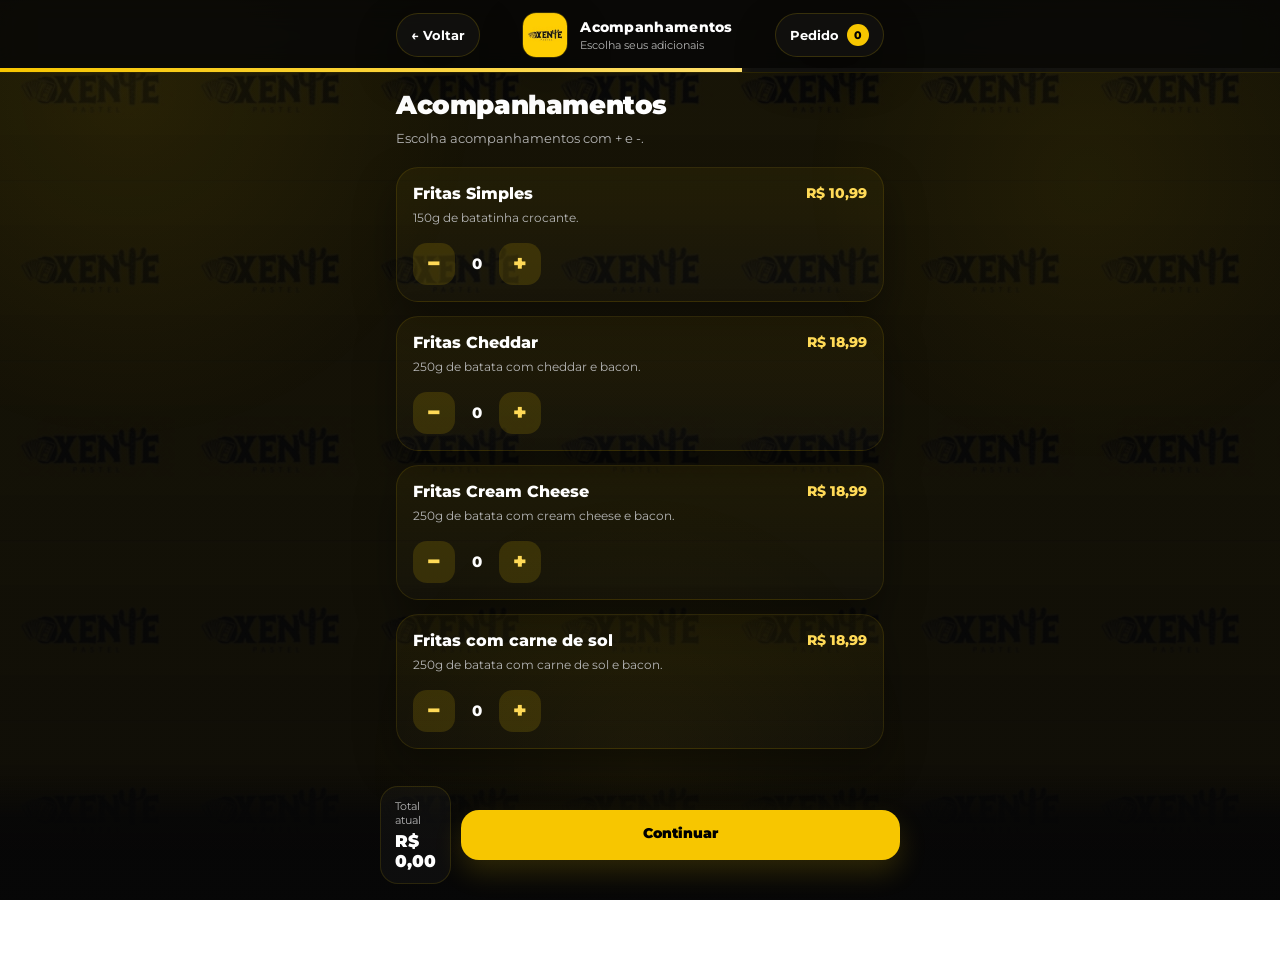
==== acompanhamentos.html @ b32f8f9c "Update and rename complementos.html to acompanhamentos.html" ====
<!DOCTYPE html>
<html lang="pt-BR">
<head>
  <meta charset="UTF-8">
  <meta name="viewport" content="width=device-width, initial-scale=1.0">
  <title>Acompanhamentos | OXENTE PASTEL</title>
  <link rel="icon" type="image/jpeg" href="logo.oxente.jpg">
  <link rel="stylesheet" href="style.css">
  <script src="app.js" defer></script>
</head>
<body data-page="acompanhamentos">
  <div class="topbar">
    <div class="topbar-inner">
      <a href="#" class="icon-btn" onclick="this.href=prevPageFor('acompanhamentos')">← Voltar</a>
      <div class="brand">
        <img src="logo.oxente.jpg" alt="Logo">
        <div class="brand-text">
          <strong>Acompanhamentos</strong>
          <span>Escolha seus adicionais</span>
        </div>
      </div>
      <div class="icon-btn">Pedido <span class="badge" data-cart-count>0</span></div>
    </div>
    <div class="progress-shell">
      <div class="progress-fill" data-progress-fill></div>
    </div>
  </div>

  <main class="app">
    <section class="content">
      <h1 class="hero-title">Acompanhamentos</h1>
      <p class="hero-subtitle">Escolha acompanhamentos com + e -.</p>

      <div class="list">
        <div class="item" data-item-id="comp-fritas-simples">
          <div class="item-top">
            <div>
              <div class="item-title">Fritas Simples</div>
              <div class="item-desc">150g de batatinha crocante.</div>
            </div>
            <div class="price">R$ 10,99</div>
          </div>
          <div class="item-bottom">
            <div class="qty">
              <button class="qty-btn" onclick="decreaseItem('comp-fritas-simples')">−</button>
              <div class="qty-value">0</div>
              <button class="qty-btn" onclick="addOrIncrease('comp-fritas-simples','Fritas Simples',10.99); renderQuantityPages();">+</button>
            </div>
          </div>
        </div>

        <div class="item" data-item-id="comp-fritas-cheddar">
          <div class="item-top">
            <div>
              <div class="item-title">Fritas Cheddar</div>
              <div class="item-desc">250g de batata com cheddar e bacon.</div>
            </div>
            <div class="price">R$ 18,99</div>
          </div>
          <div class="item-bottom">
            <div class="qty">
              <button class="qty-btn" onclick="decreaseItem('comp-fritas-cheddar')">−</button>
              <div class="qty-value">0</div>
              <button class="qty-btn" onclick="addOrIncrease('comp-fritas-cheddar','Fritas Cheddar',18.99); renderQuantityPages();">+</button>
            </div>
          </div>
        </div>

        <div class="item" data-item-id="comp-fritas-cream-cheese">
          <div class="item-top">
            <div>
              <div class="item-title">Fritas Cream Cheese</div>
              <div class="item-desc">250g de batata com cream cheese e bacon.</div>
            </div>
            <div class="price">R$ 18,99</div>
          </div>
          <div class="item-bottom">
            <div class="qty">
              <button class="qty-btn" onclick="decreaseItem('comp-fritas-cream-cheese')">−</button>
              <div class="qty-value">0</div>
              <button class="qty-btn" onclick="addOrIncrease('comp-fritas-cream-cheese','Fritas Cream Cheese',18.99); renderQuantityPages();">+</button>
            </div>
          </div>
        </div>

        <div class="item" data-item-id="comp-fritas-carne-sol">
          <div class="item-top">
            <div>
              <div class="item-title">Fritas com carne de sol</div>
              <div class="item-desc">250g de batata com carne de sol e bacon.</div>
            </div>
            <div class="price">R$ 18,99</div>
          </div>
          <div class="item-bottom">
            <div class="qty">
              <button class="qty-btn" onclick="decreaseItem('comp-fritas-carne-sol')">−</button>
              <div class="qty-value">0</div>
              <button class="qty-btn" onclick="addOrIncrease('comp-fritas-carne-sol','Fritas com carne de sol',18.99); renderQuantityPages(); renderFritasSubOption();">+</button>
            </div>
          </div>

          <div class="dynamic-suboption" id="fritasCarneSolSuboption" style="display:none;">
            <div class="dynamic-suboption-title">Escolha o adicional:</div>
            <div class="inline-choice">
              <button type="button" data-fritas-extra="Cheddar" onclick="setFritasCarneSolTipo('Cheddar')">Cheddar</button>
              <button type="button" data-fritas-extra="Cream Cheese" onclick="setFritasCarneSolTipo('Cream Cheese')">Cream Cheese</button>
            </div>
          </div>
        </div>
      </div>
    </section>

    <div class="footer-action">
      <div class="footer-inner">
        <div class="total-box">
          <small>Total atual</small>
          <strong data-total>R$ 0,00</strong>
        </div>
        <a href="bebidas.html" class="btn">Continuar</a>
      </div>
    </div>
  </main>
</body>
</html>
---- style.css ----
@import url('https://fonts.googleapis.com/css2?family=Montserrat:wght@400;500;600;700;800;900&display=swap');

:root{
  --bg:#070707;
  --bg-soft:#111111;
  --card:#171717;
  --line:rgba(255,210,0,0.14);
  --yellow:#f7c600;
  --yellow-soft:#ffda57;
  --text:#ffffff;
  --muted:#b5b5b5;
  --muted-2:#8d8d8d;
  --danger:#ff7b7b;
  --ok:#7dffb1;
  --shadow:0 18px 40px rgba(0,0,0,.34);
  --radius-xl:26px;
  --radius-lg:20px;
  --radius-md:16px;
  --maxw:520px;
}

*{
  margin:0;
  padding:0;
  box-sizing:border-box;
  -webkit-tap-highlight-color:transparent;
}

html,body{
  min-height:100%;
}

body{
  font-family:'Montserrat',sans-serif;
  color:var(--text);
  background:
    linear-gradient(rgba(7,7,7,.93), rgba(7,7,7,.97)),
    url("logo.oxente.jpg");
  background-repeat:repeat;
  background-size:180px;
  background-attachment:fixed;
  overflow-x:hidden;
}

body::before{
  content:"";
  position:fixed;
  inset:0;
  pointer-events:none;
  background:
    radial-gradient(circle at 10% 10%, rgba(255,210,0,.07), transparent 25%),
    radial-gradient(circle at 85% 20%, rgba(255,210,0,.05), transparent 22%),
    radial-gradient(circle at 50% 85%, rgba(255,210,0,.04), transparent 28%);
  z-index:0;
}

a{
  text-decoration:none;
  color:inherit;
}

button{
  font-family:'Montserrat',sans-serif;
}

.app{
  position:relative;
  z-index:1;
  max-width:var(--maxw);
  margin:0 auto;
  min-height:100vh;
  padding-bottom:110px;
}

.topbar{
  position:sticky;
  top:0;
  z-index:40;
  backdrop-filter:blur(14px);
  background:rgba(7,7,7,.82);
  border-bottom:1px solid var(--line);
}

.topbar-inner{
  max-width:var(--maxw);
  margin:0 auto;
  padding:12px 16px 14px;
  display:flex;
  align-items:center;
  justify-content:space-between;
  gap:12px;
}

.progress-shell{
  position:absolute;
  left:0;
  right:0;
  bottom:0;
  height:4px;
  background:rgba(255,255,255,.04);
  overflow:hidden;
}

.progress-fill{
  height:100%;
  width:0%;
  background:linear-gradient(90deg, #f7c600, #ffdf6b);
  transition:width .45s ease;
  box-shadow:0 0 14px rgba(247,198,0,.4);
}

.brand{
  display:flex;
  align-items:center;
  gap:12px;
  min-width:0;
}

.brand img{
  width:46px;
  height:46px;
  border-radius:14px;
  object-fit:cover;
  border:1px solid rgba(255,210,0,.18);
  box-shadow:var(--shadow);
}

.brand-text strong{
  display:block;
  font-size:14px;
  font-weight:800;
  letter-spacing:.3px;
}

.brand-text span{
  display:block;
  margin-top:2px;
  font-size:11px;
  color:var(--muted);
}

.icon-btn{
  display:inline-flex;
  align-items:center;
  justify-content:center;
  gap:8px;
  min-height:44px;
  padding:10px 14px;
  border-radius:999px;
  border:1px solid rgba(255,210,0,.16);
  background:rgba(255,255,255,.03);
  color:var(--text);
  font-size:13px;
  font-weight:700;
  box-shadow:var(--shadow);
  transition:.18s ease;
}

.icon-btn:active,
.card:active,
.btn:active,
.qty-btn:active,
.option-chip:active{
  transform:scale(.98);
}

.badge{
  min-width:22px;
  height:22px;
  padding:0 7px;
  border-radius:999px;
  background:var(--yellow);
  color:#000;
  display:inline-flex;
  align-items:center;
  justify-content:center;
  font-size:11px;
  font-weight:800;
}

.content{
  padding:18px 16px 0;
}

.hero-title{
  font-size:26px;
  line-height:1.08;
  font-weight:900;
  letter-spacing:-.4px;
  margin-bottom:10px;
}

.hero-subtitle{
  font-size:13px;
  line-height:1.5;
  color:var(--muted);
  margin-bottom:18px;
}

.monte-observacao{
  margin-top:-2px;
  margin-bottom:18px;
  font-size:11px;
  line-height:1.45;
  color:var(--muted-2);
}

.grid{
  display:grid;
  gap:16px;
}

.card{
  background:linear-gradient(180deg, rgba(255,210,0,.06), rgba(255,255,255,.015));
  border:1px solid rgba(255,210,0,.12);
  border-radius:var(--radius-xl);
  overflow:hidden;
  box-shadow:var(--shadow);
}

.card-image{
  width:100%;
  height:190px;
  display:block;
  object-fit:cover;
}

.card-body{
  padding:16px;
}

.card-title{
  font-size:22px;
  font-weight:900;
  margin-bottom:8px;
}

.card-desc{
  font-size:13px;
  line-height:1.5;
  color:var(--muted);
}

.card-action{
  margin-top:16px;
}

.btn{
  width:100%;
  min-height:50px;
  border:none;
  border-radius:18px;
  background:var(--yellow);
  color:#000;
  font-size:14px;
  font-weight:900;
  padding:14px 16px;
  box-shadow:0 12px 28px rgba(255,210,0,.16);
  cursor:pointer;
  text-align:center;
}

.btn-outline{
  background:transparent;
  color:var(--yellow-soft);
  border:1px solid rgba(255,210,0,.24);
  box-shadow:none;
}

.btn-disabled{
  opacity:.45;
  pointer-events:none;
}

.list{
  display:flex;
  flex-direction:column;
  gap:14px;
}

.item{
  background:linear-gradient(180deg, rgba(255,210,0,.05), rgba(255,255,255,.015));
  border:1px solid rgba(255,210,0,.11);
  border-radius:22px;
  padding:16px;
  box-shadow:var(--shadow);
}

.item-top{
  display:flex;
  justify-content:space-between;
  align-items:flex-start;
  gap:12px;
}

.item-title{
  font-size:16px;
  font-weight:800;
  margin-bottom:6px;
}

.item-desc{
  font-size:12px;
  line-height:1.5;
  color:var(--muted);
}

.price{
  white-space:nowrap;
  color:var(--yellow-soft);
  font-weight:800;
  font-size:14px;
}

.item-bottom{
  display:flex;
  align-items:center;
  justify-content:space-between;
  gap:12px;
  margin-top:16px;
}

.qty{
  display:flex;
  align-items:center;
  gap:8px;
}

.qty-btn{
  width:42px;
  height:42px;
  border:none;
  border-radius:14px;
  background:rgba(255,210,0,.14);
  color:var(--yellow-soft);
  font-size:22px;
  font-weight:900;
  cursor:pointer;
}

.qty-value{
  min-width:28px;
  text-align:center;
  font-size:15px;
  font-weight:800;
}

.footer-action{
  position:fixed;
  left:0;
  right:0;
  bottom:0;
  z-index:50;
  padding:10px 14px 16px;
  background:linear-gradient(180deg, rgba(7,7,7,0), rgba(7,7,7,.92) 35%, rgba(7,7,7,.98));
}

.footer-inner{
  max-width:var(--maxw);
  margin:0 auto;
  display:flex;
  gap:10px;
  align-items:center;
}

.total-box{
  flex:1;
  background:rgba(255,255,255,.03);
  border:1px solid rgba(255,210,0,.12);
  border-radius:18px;
  padding:12px 14px;
}

.total-box small{
  display:block;
  color:var(--muted);
  font-size:11px;
  margin-bottom:4px;
}

.total-box strong{
  font-size:17px;
  font-weight:900;
}

.section-box{
  background:linear-gradient(180deg, rgba(255,210,0,.05), rgba(255,255,255,.015));
  border:1px solid rgba(255,210,0,.11);
  border-radius:22px;
  padding:16px;
  box-shadow:var(--shadow);
  margin-bottom:16px;
}

.section-title{
  font-size:15px;
  font-weight:900;
  margin-bottom:6px;
}

.section-subtitle{
  color:var(--muted);
  font-size:12px;
  line-height:1.4;
  margin-bottom:14px;
}

.option-grid{
  display:grid;
  grid-template-columns:1fr 1fr;
  gap:10px;
}

.option-chip{
  min-height:58px;
  border:none;
  border-radius:16px;
  background:rgba(255,255,255,.035);
  border:1px solid rgba(255,210,0,.14);
  color:var(--text);
  padding:12px;
  text-align:left;
  cursor:pointer;
  transition:.18s ease;
  display:flex;
  flex-direction:column;
  justify-content:center;
  gap:3px;
}

.option-chip small{
  color:var(--muted);
  font-size:11px;
}

.option-chip.active{
  background:linear-gradient(180deg, rgba(255,210,0,.18), rgba(255,210,0,.08));
  border-color:rgba(255,210,0,.36);
  color:var(--yellow-soft);
}

.option-chip.disabled{
  opacity:.25;
  filter:grayscale(.25);
  pointer-events:none;
}

.select-card{
  border:1px solid rgba(255,210,0,.12);
  background:linear-gradient(180deg, rgba(255,210,0,.05), rgba(255,255,255,.015));
  border-radius:22px;
  padding:16px;
  box-shadow:var(--shadow);
  cursor:pointer;
  transition:.18s ease;
}

.select-card.active{
  border-color:rgba(255,210,0,.36);
  background:linear-gradient(180deg, rgba(255,210,0,.18), rgba(255,210,0,.08));
}

.limit-info{
  margin-top:12px;
  font-size:11px;
  color:var(--muted);
}

.alert{
  margin-top:10px;
  color:var(--danger);
  font-size:12px;
  font-weight:700;
}

.ok-text{
  color:var(--ok);
}

.summary-box{
  background:linear-gradient(180deg, rgba(255,210,0,.05), rgba(255,255,255,.015));
  border:1px solid rgba(255,210,0,.11);
  border-radius:22px;
  padding:16px;
  box-shadow:var(--shadow);
}

.summary-line{
  display:flex;
  justify-content:space-between;
  gap:10px;
  padding:9px 0;
  border-bottom:1px dashed rgba(255,210,0,.12);
  font-size:13px;
}

.summary-line:last-child{
  border-bottom:none;
}

.summary-total{
  display:flex;
  justify-content:space-between;
  margin-top:12px;
  padding-top:12px;
  border-top:1px solid rgba(255,210,0,.14);
  font-size:16px;
  font-weight:900;
}

.empty-text{
  font-size:13px;
  color:var(--muted);
  line-height:1.5;
}

.modal-overlay{
  position:fixed;
  inset:0;
  background:rgba(0,0,0,.62);
  display:none;
  align-items:center;
  justify-content:center;
  z-index:999;
  padding:18px;
}

.modal-overlay.show{
  display:flex;
}

.modal-box{
  width:100%;
  max-width:420px;
  background:linear-gradient(180deg, rgba(255,210,0,.06), rgba(23,23,23,1));
  border:1px solid rgba(255,210,0,.16);
  border-radius:24px;
  padding:18px;
  box-shadow:0 24px 60px rgba(0,0,0,.5);
}

.modal-title{
  font-size:18px;
  font-weight:900;
  margin-bottom:8px;
}

.modal-text{
  font-size:13px;
  line-height:1.5;
  color:var(--muted);
  margin-bottom:16px;
}

.modal-actions{
  display:flex;
  gap:10px;
}

.dynamic-suboption{
  margin-top:12px;
  padding-top:12px;
  border-top:1px dashed rgba(255,210,0,.16);
}

.dynamic-suboption-title{
  font-size:12px;
  color:var(--muted);
  margin-bottom:10px;
  font-weight:700;
}

.inline-choice{
  display:flex;
  gap:10px;
  flex-wrap:wrap;
}

.inline-choice button{
  min-height:42px;
  padding:10px 14px;
  border-radius:14px;
  border:1px solid rgba(255,210,0,.16);
  background:rgba(255,255,255,.03);
  color:var(--text);
  font-weight:800;
  cursor:pointer;
}

.inline-choice button.active{
  background:linear-gradient(180deg, rgba(255,210,0,.18), rgba(255,210,0,.08));
  border-color:rgba(255,210,0,.36);
  color:var(--yellow-soft);
}

@media (max-width:390px){
  .hero-title{
    font-size:23px;
  }

  .card-title{
    font-size:20px;
  }

  .option-grid{
    grid-template-columns:1fr;
  }

  .modal-actions{
    flex-direction:column;
  }
}
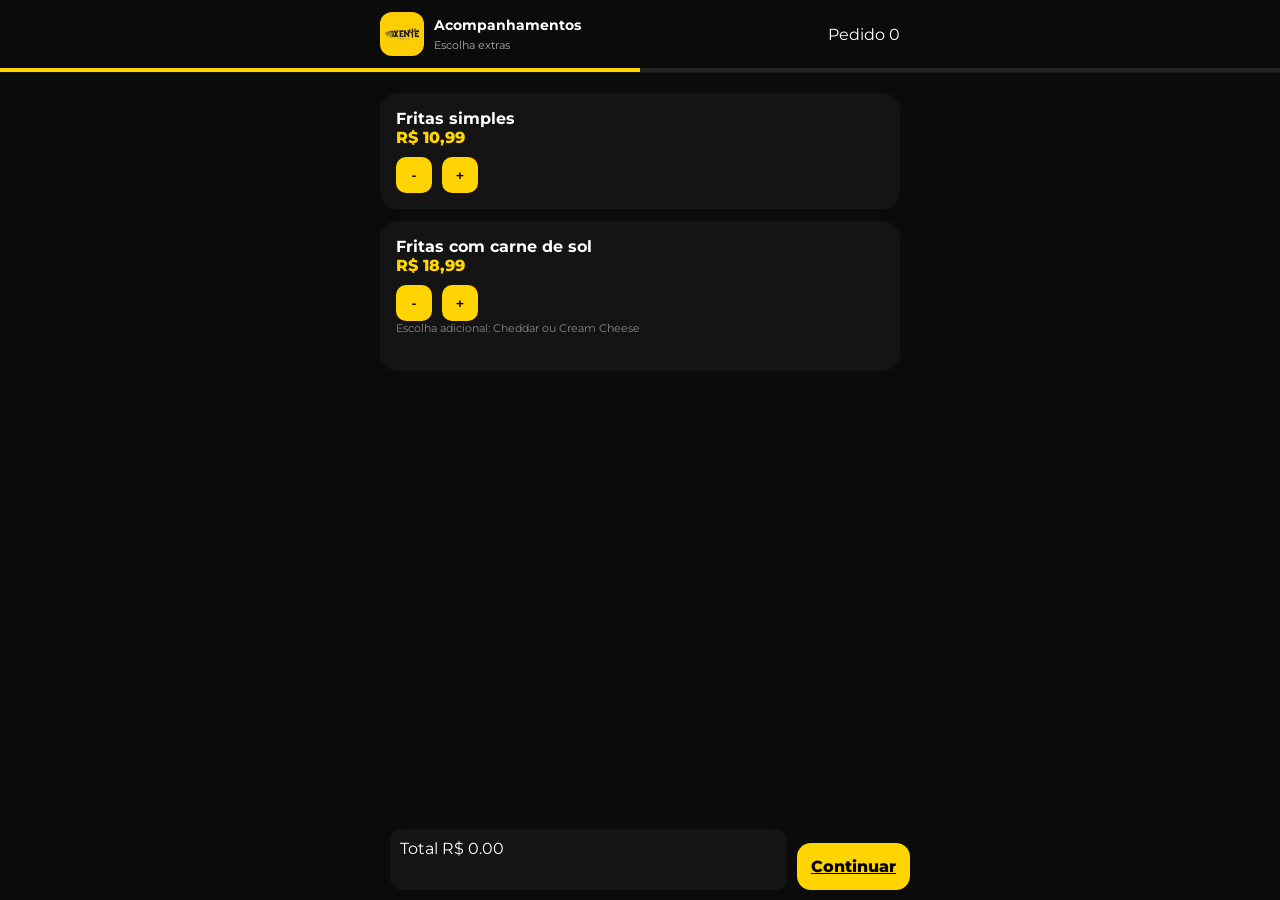
==== commit e03388f4: "Update acompanhamentos.html" ====
--- a/acompanhamentos.html
+++ b/acompanhamentos.html
@@ -1,124 +1,80 @@
 <!DOCTYPE html>
-<html lang="pt-BR">
+<html lang="pt-br">
 <head>
-  <meta charset="UTF-8">
-  <meta name="viewport" content="width=device-width, initial-scale=1.0">
-  <title>Acompanhamentos | OXENTE PASTEL</title>
-  <link rel="icon" type="image/jpeg" href="logo.oxente.jpg">
-  <link rel="stylesheet" href="style.css">
-  <script src="app.js" defer></script>
+<meta charset="UTF-8">
+<meta name="viewport" content="width=device-width,initial-scale=1.0">
+
+<title>Acompanhamentos</title>
+
+<link rel="icon" href="logo.oxente.jpg">
+<link rel="stylesheet" href="style.css">
+<script src="app.js" defer></script>
+
 </head>
-<body data-page="acompanhamentos">
-  <div class="topbar">
-    <div class="topbar-inner">
-      <a href="#" class="icon-btn" onclick="this.href=prevPageFor('acompanhamentos')">← Voltar</a>
-      <div class="brand">
-        <img src="logo.oxente.jpg" alt="Logo">
-        <div class="brand-text">
-          <strong>Acompanhamentos</strong>
-          <span>Escolha seus adicionais</span>
-        </div>
-      </div>
-      <div class="icon-btn">Pedido <span class="badge" data-cart-count>0</span></div>
-    </div>
-    <div class="progress-shell">
-      <div class="progress-fill" data-progress-fill></div>
-    </div>
-  </div>
 
-  <main class="app">
-    <section class="content">
-      <h1 class="hero-title">Acompanhamentos</h1>
-      <p class="hero-subtitle">Escolha acompanhamentos com + e -.</p>
+<body onload="progress(50)">
 
-      <div class="list">
-        <div class="item" data-item-id="comp-fritas-simples">
-          <div class="item-top">
-            <div>
-              <div class="item-title">Fritas Simples</div>
-              <div class="item-desc">150g de batatinha crocante.</div>
-            </div>
-            <div class="price">R$ 10,99</div>
-          </div>
-          <div class="item-bottom">
-            <div class="qty">
-              <button class="qty-btn" onclick="decreaseItem('comp-fritas-simples')">−</button>
-              <div class="qty-value">0</div>
-              <button class="qty-btn" onclick="addOrIncrease('comp-fritas-simples','Fritas Simples',10.99); renderQuantityPages();">+</button>
-            </div>
-          </div>
-        </div>
+<div class="topbar">
+<div class="topbar-inner">
 
-        <div class="item" data-item-id="comp-fritas-cheddar">
-          <div class="item-top">
-            <div>
-              <div class="item-title">Fritas Cheddar</div>
-              <div class="item-desc">250g de batata com cheddar e bacon.</div>
-            </div>
-            <div class="price">R$ 18,99</div>
-          </div>
-          <div class="item-bottom">
-            <div class="qty">
-              <button class="qty-btn" onclick="decreaseItem('comp-fritas-cheddar')">−</button>
-              <div class="qty-value">0</div>
-              <button class="qty-btn" onclick="addOrIncrease('comp-fritas-cheddar','Fritas Cheddar',18.99); renderQuantityPages();">+</button>
-            </div>
-          </div>
-        </div>
+<div class="brand">
+<img src="logo.oxente.jpg">
+<div class="brand-text">
+<strong>Acompanhamentos</strong>
+<span>Escolha extras</span>
+</div>
+</div>
 
-        <div class="item" data-item-id="comp-fritas-cream-cheese">
-          <div class="item-top">
-            <div>
-              <div class="item-title">Fritas Cream Cheese</div>
-              <div class="item-desc">250g de batata com cream cheese e bacon.</div>
-            </div>
-            <div class="price">R$ 18,99</div>
-          </div>
-          <div class="item-bottom">
-            <div class="qty">
-              <button class="qty-btn" onclick="decreaseItem('comp-fritas-cream-cheese')">−</button>
-              <div class="qty-value">0</div>
-              <button class="qty-btn" onclick="addOrIncrease('comp-fritas-cream-cheese','Fritas Cream Cheese',18.99); renderQuantityPages();">+</button>
-            </div>
-          </div>
-        </div>
+<div>Pedido <span class="cart-count">0</span></div>
 
-        <div class="item" data-item-id="comp-fritas-carne-sol">
-          <div class="item-top">
-            <div>
-              <div class="item-title">Fritas com carne de sol</div>
-              <div class="item-desc">250g de batata com carne de sol e bacon.</div>
-            </div>
-            <div class="price">R$ 18,99</div>
-          </div>
-          <div class="item-bottom">
-            <div class="qty">
-              <button class="qty-btn" onclick="decreaseItem('comp-fritas-carne-sol')">−</button>
-              <div class="qty-value">0</div>
-              <button class="qty-btn" onclick="addOrIncrease('comp-fritas-carne-sol','Fritas com carne de sol',18.99); renderQuantityPages(); renderFritasSubOption();">+</button>
-            </div>
-          </div>
+</div>
 
-          <div class="dynamic-suboption" id="fritasCarneSolSuboption" style="display:none;">
-            <div class="dynamic-suboption-title">Escolha o adicional:</div>
-            <div class="inline-choice">
-              <button type="button" data-fritas-extra="Cheddar" onclick="setFritasCarneSolTipo('Cheddar')">Cheddar</button>
-              <button type="button" data-fritas-extra="Cream Cheese" onclick="setFritasCarneSolTipo('Cream Cheese')">Cream Cheese</button>
-            </div>
-          </div>
-        </div>
-      </div>
-    </section>
+<div class="progress-bar">
+<div class="progress-fill"></div>
+</div>
 
-    <div class="footer-action">
-      <div class="footer-inner">
-        <div class="total-box">
-          <small>Total atual</small>
-          <strong data-total>R$ 0,00</strong>
-        </div>
-        <a href="bebidas.html" class="btn">Continuar</a>
-      </div>
-    </div>
-  </main>
+</div>
+
+<div class="container">
+
+<div class="list-item">
+<div class="list-title">Fritas simples</div>
+<div class="price">R$ 10,99</div>
+
+<div class="qty">
+<button onclick="removeItem('Fritas simples')">-</button>
+<button onclick="addItem('Fritas simples',10.99)">+</button>
+</div>
+</div>
+
+<div class="list-item">
+
+<div class="list-title">Fritas com carne de sol</div>
+<div class="price">R$ 18,99</div>
+
+<div class="qty">
+<button onclick="removeItem('Fritas carne de sol')">-</button>
+<button onclick="addItem('Fritas carne de sol',18.99)">+</button>
+</div>
+
+<div class="notice">
+Escolha adicional: Cheddar ou Cream Cheese
+</div>
+
+</div>
+
+</div>
+
+<div class="footer">
+<div class="footer-inner">
+<div class="total">
+Total <span class="cart-total">R$ 0</span>
+</div>
+
+<a href="bebidas.html" class="btn">Continuar</a>
+
+</div>
+</div>
+
 </body>
 </html>
--- a/style.css
+++ b/style.css
@@ -1,612 +1,196 @@
-@import url('https://fonts.googleapis.com/css2?family=Montserrat:wght@400;500;600;700;800;900&display=swap');
-
-:root{
-  --bg:#070707;
-  --bg-soft:#111111;
-  --card:#171717;
-  --line:rgba(255,210,0,0.14);
-  --yellow:#f7c600;
-  --yellow-soft:#ffda57;
-  --text:#ffffff;
-  --muted:#b5b5b5;
-  --muted-2:#8d8d8d;
-  --danger:#ff7b7b;
-  --ok:#7dffb1;
-  --shadow:0 18px 40px rgba(0,0,0,.34);
-  --radius-xl:26px;
-  --radius-lg:20px;
-  --radius-md:16px;
-  --maxw:520px;
-}
-
-*{
-  margin:0;
-  padding:0;
-  box-sizing:border-box;
-  -webkit-tap-highlight-color:transparent;
-}
-
-html,body{
-  min-height:100%;
-}
+@import url('https://fonts.googleapis.com/css2?family=Montserrat:wght@400;600;700;800;900&display=swap');
 
 body{
-  font-family:'Montserrat',sans-serif;
-  color:var(--text);
-  background:
-    linear-gradient(rgba(7,7,7,.93), rgba(7,7,7,.97)),
-    url("logo.oxente.jpg");
-  background-repeat:repeat;
-  background-size:180px;
-  background-attachment:fixed;
-  overflow-x:hidden;
-}
-
-body::before{
-  content:"";
-  position:fixed;
-  inset:0;
-  pointer-events:none;
-  background:
-    radial-gradient(circle at 10% 10%, rgba(255,210,0,.07), transparent 25%),
-    radial-gradient(circle at 85% 20%, rgba(255,210,0,.05), transparent 22%),
-    radial-gradient(circle at 50% 85%, rgba(255,210,0,.04), transparent 28%);
-  z-index:0;
-}
-
-a{
-  text-decoration:none;
-  color:inherit;
-}
-
-button{
-  font-family:'Montserrat',sans-serif;
-}
-
-.app{
-  position:relative;
-  z-index:1;
-  max-width:var(--maxw);
-  margin:0 auto;
-  min-height:100vh;
-  padding-bottom:110px;
+margin:0;
+font-family:Montserrat;
+background:#0b0b0b;
+color:white;
 }
 
 .topbar{
-  position:sticky;
-  top:0;
-  z-index:40;
-  backdrop-filter:blur(14px);
-  background:rgba(7,7,7,.82);
-  border-bottom:1px solid var(--line);
+position:sticky;
+top:0;
+background:#0b0b0b;
+border-bottom:1px solid rgba(255,255,255,0.05);
+z-index:100;
 }
 
 .topbar-inner{
-  max-width:var(--maxw);
-  margin:0 auto;
-  padding:12px 16px 14px;
-  display:flex;
-  align-items:center;
-  justify-content:space-between;
-  gap:12px;
+display:flex;
+align-items:center;
+justify-content:space-between;
+padding:12px 16px;
+max-width:520px;
+margin:auto;
 }
 
-.progress-shell{
-  position:absolute;
-  left:0;
-  right:0;
-  bottom:0;
-  height:4px;
-  background:rgba(255,255,255,.04);
-  overflow:hidden;
+.brand{
+display:flex;
+align-items:center;
+gap:10px;
+}
+
+.brand img{
+width:44px;
+height:44px;
+border-radius:12px;
+}
+
+.brand-text strong{
+font-size:14px;
+display:block;
+}
+
+.brand-text span{
+font-size:11px;
+color:#aaa;
+}
+
+.progress-bar{
+height:4px;
+background:#222;
 }
 
 .progress-fill{
-  height:100%;
-  width:0%;
-  background:linear-gradient(90deg, #f7c600, #ffdf6b);
-  transition:width .45s ease;
-  box-shadow:0 0 14px rgba(247,198,0,.4);
+height:4px;
+background:#ffd400;
+width:0%;
+transition:width .4s;
 }
 
-.brand{
-  display:flex;
-  align-items:center;
-  gap:12px;
-  min-width:0;
+.container{
+max-width:520px;
+margin:auto;
+padding:20px 16px;
 }
 
-.brand img{
-  width:46px;
-  height:46px;
-  border-radius:14px;
-  object-fit:cover;
-  border:1px solid rgba(255,210,0,.18);
-  box-shadow:var(--shadow);
+.title{
+font-size:24px;
+font-weight:800;
+margin-bottom:6px;
 }
 
-.brand-text strong{
-  display:block;
-  font-size:14px;
-  font-weight:800;
-  letter-spacing:.3px;
+.subtitle{
+color:#aaa;
+font-size:13px;
+margin-bottom:20px;
 }
 
-.brand-text span{
-  display:block;
-  margin-top:2px;
-  font-size:11px;
-  color:var(--muted);
-}
-
-.icon-btn{
-  display:inline-flex;
-  align-items:center;
-  justify-content:center;
-  gap:8px;
-  min-height:44px;
-  padding:10px 14px;
-  border-radius:999px;
-  border:1px solid rgba(255,210,0,.16);
-  background:rgba(255,255,255,.03);
-  color:var(--text);
-  font-size:13px;
-  font-weight:700;
-  box-shadow:var(--shadow);
-  transition:.18s ease;
-}
-
-.icon-btn:active,
-.card:active,
-.btn:active,
-.qty-btn:active,
-.option-chip:active{
-  transform:scale(.98);
-}
-
-.badge{
-  min-width:22px;
-  height:22px;
-  padding:0 7px;
-  border-radius:999px;
-  background:var(--yellow);
-  color:#000;
-  display:inline-flex;
-  align-items:center;
-  justify-content:center;
-  font-size:11px;
-  font-weight:800;
-}
-
-.content{
-  padding:18px 16px 0;
-}
-
-.hero-title{
-  font-size:26px;
-  line-height:1.08;
-  font-weight:900;
-  letter-spacing:-.4px;
-  margin-bottom:10px;
-}
-
-.hero-subtitle{
-  font-size:13px;
-  line-height:1.5;
-  color:var(--muted);
-  margin-bottom:18px;
-}
-
-.monte-observacao{
-  margin-top:-2px;
-  margin-bottom:18px;
-  font-size:11px;
-  line-height:1.45;
-  color:var(--muted-2);
-}
-
-.grid{
-  display:grid;
-  gap:16px;
+.notice{
+font-size:11px;
+color:#888;
+margin-bottom:20px;
 }
 
 .card{
-  background:linear-gradient(180deg, rgba(255,210,0,.06), rgba(255,255,255,.015));
-  border:1px solid rgba(255,210,0,.12);
-  border-radius:var(--radius-xl);
-  overflow:hidden;
-  box-shadow:var(--shadow);
+background:#141414;
+border-radius:18px;
+overflow:hidden;
+margin-bottom:16px;
+border:1px solid rgba(255,255,255,0.04);
 }
 
-.card-image{
-  width:100%;
-  height:190px;
-  display:block;
-  object-fit:cover;
+.card img{
+width:100%;
+height:170px;
+object-fit:cover;
 }
 
 .card-body{
-  padding:16px;
+padding:16px;
 }
 
 .card-title{
-  font-size:22px;
-  font-weight:900;
-  margin-bottom:8px;
+font-size:20px;
+font-weight:800;
 }
 
 .card-desc{
-  font-size:13px;
-  line-height:1.5;
-  color:var(--muted);
-}
-
-.card-action{
-  margin-top:16px;
+font-size:13px;
+color:#aaa;
+margin-top:6px;
 }
 
 .btn{
-  width:100%;
-  min-height:50px;
-  border:none;
-  border-radius:18px;
-  background:var(--yellow);
-  color:#000;
-  font-size:14px;
-  font-weight:900;
-  padding:14px 16px;
-  box-shadow:0 12px 28px rgba(255,210,0,.16);
-  cursor:pointer;
-  text-align:center;
+display:block;
+background:#ffd400;
+color:black;
+text-align:center;
+font-weight:800;
+padding:14px;
+border-radius:14px;
+margin-top:14px;
 }
 
-.btn-outline{
-  background:transparent;
-  color:var(--yellow-soft);
-  border:1px solid rgba(255,210,0,.24);
-  box-shadow:none;
+.list-item{
+background:#141414;
+padding:16px;
+border-radius:18px;
+margin-bottom:12px;
 }
 
-.btn-disabled{
-  opacity:.45;
-  pointer-events:none;
-}
-
-.list{
-  display:flex;
-  flex-direction:column;
-  gap:14px;
-}
-
-.item{
-  background:linear-gradient(180deg, rgba(255,210,0,.05), rgba(255,255,255,.015));
-  border:1px solid rgba(255,210,0,.11);
-  border-radius:22px;
-  padding:16px;
-  box-shadow:var(--shadow);
-}
-
-.item-top{
-  display:flex;
-  justify-content:space-between;
-  align-items:flex-start;
-  gap:12px;
-}
-
-.item-title{
-  font-size:16px;
-  font-weight:800;
-  margin-bottom:6px;
-}
-
-.item-desc{
-  font-size:12px;
-  line-height:1.5;
-  color:var(--muted);
+.list-title{
+font-weight:700;
 }
 
 .price{
-  white-space:nowrap;
-  color:var(--yellow-soft);
-  font-weight:800;
-  font-size:14px;
-}
-
-.item-bottom{
-  display:flex;
-  align-items:center;
-  justify-content:space-between;
-  gap:12px;
-  margin-top:16px;
+color:#ffd400;
+font-weight:800;
 }
 
 .qty{
-  display:flex;
-  align-items:center;
-  gap:8px;
+display:flex;
+gap:10px;
+align-items:center;
+margin-top:10px;
 }
 
-.qty-btn{
-  width:42px;
-  height:42px;
-  border:none;
-  border-radius:14px;
-  background:rgba(255,210,0,.14);
-  color:var(--yellow-soft);
-  font-size:22px;
-  font-weight:900;
-  cursor:pointer;
+.qty button{
+width:36px;
+height:36px;
+border-radius:10px;
+border:none;
+background:#ffd400;
+font-weight:900;
 }
 
-.qty-value{
-  min-width:28px;
-  text-align:center;
-  font-size:15px;
-  font-weight:800;
-}
-
-.footer-action{
-  position:fixed;
-  left:0;
-  right:0;
-  bottom:0;
-  z-index:50;
-  padding:10px 14px 16px;
-  background:linear-gradient(180deg, rgba(7,7,7,0), rgba(7,7,7,.92) 35%, rgba(7,7,7,.98));
+.footer{
+position:fixed;
+bottom:0;
+width:100%;
+background:#0b0b0b;
+padding:10px;
 }
 
 .footer-inner{
-  max-width:var(--maxw);
-  margin:0 auto;
-  display:flex;
-  gap:10px;
-  align-items:center;
+max-width:520px;
+margin:auto;
+display:flex;
+gap:10px;
 }
 
-.total-box{
-  flex:1;
-  background:rgba(255,255,255,.03);
-  border:1px solid rgba(255,210,0,.12);
-  border-radius:18px;
-  padding:12px 14px;
+.total{
+flex:1;
+background:#141414;
+border-radius:12px;
+padding:10px;
 }
 
-.total-box small{
-  display:block;
-  color:var(--muted);
-  font-size:11px;
-  margin-bottom:4px;
-}
-
-.total-box strong{
-  font-size:17px;
-  font-weight:900;
-}
-
-.section-box{
-  background:linear-gradient(180deg, rgba(255,210,0,.05), rgba(255,255,255,.015));
-  border:1px solid rgba(255,210,0,.11);
-  border-radius:22px;
-  padding:16px;
-  box-shadow:var(--shadow);
-  margin-bottom:16px;
-}
-
-.section-title{
-  font-size:15px;
-  font-weight:900;
-  margin-bottom:6px;
-}
-
-.section-subtitle{
-  color:var(--muted);
-  font-size:12px;
-  line-height:1.4;
-  margin-bottom:14px;
-}
-
-.option-grid{
-  display:grid;
-  grid-template-columns:1fr 1fr;
-  gap:10px;
-}
-
-.option-chip{
-  min-height:58px;
-  border:none;
-  border-radius:16px;
-  background:rgba(255,255,255,.035);
-  border:1px solid rgba(255,210,0,.14);
-  color:var(--text);
-  padding:12px;
-  text-align:left;
-  cursor:pointer;
-  transition:.18s ease;
-  display:flex;
-  flex-direction:column;
-  justify-content:center;
-  gap:3px;
-}
-
-.option-chip small{
-  color:var(--muted);
-  font-size:11px;
-}
-
-.option-chip.active{
-  background:linear-gradient(180deg, rgba(255,210,0,.18), rgba(255,210,0,.08));
-  border-color:rgba(255,210,0,.36);
-  color:var(--yellow-soft);
-}
-
-.option-chip.disabled{
-  opacity:.25;
-  filter:grayscale(.25);
-  pointer-events:none;
-}
-
-.select-card{
-  border:1px solid rgba(255,210,0,.12);
-  background:linear-gradient(180deg, rgba(255,210,0,.05), rgba(255,255,255,.015));
-  border-radius:22px;
-  padding:16px;
-  box-shadow:var(--shadow);
-  cursor:pointer;
-  transition:.18s ease;
-}
-
-.select-card.active{
-  border-color:rgba(255,210,0,.36);
-  background:linear-gradient(180deg, rgba(255,210,0,.18), rgba(255,210,0,.08));
-}
-
-.limit-info{
-  margin-top:12px;
-  font-size:11px;
-  color:var(--muted);
-}
-
-.alert{
-  margin-top:10px;
-  color:var(--danger);
-  font-size:12px;
-  font-weight:700;
-}
-
-.ok-text{
-  color:var(--ok);
-}
-
-.summary-box{
-  background:linear-gradient(180deg, rgba(255,210,0,.05), rgba(255,255,255,.015));
-  border:1px solid rgba(255,210,0,.11);
-  border-radius:22px;
-  padding:16px;
-  box-shadow:var(--shadow);
-}
-
-.summary-line{
-  display:flex;
-  justify-content:space-between;
-  gap:10px;
-  padding:9px 0;
-  border-bottom:1px dashed rgba(255,210,0,.12);
-  font-size:13px;
-}
-
-.summary-line:last-child{
-  border-bottom:none;
-}
-
-.summary-total{
-  display:flex;
-  justify-content:space-between;
-  margin-top:12px;
-  padding-top:12px;
-  border-top:1px solid rgba(255,210,0,.14);
-  font-size:16px;
-  font-weight:900;
-}
-
-.empty-text{
-  font-size:13px;
-  color:var(--muted);
-  line-height:1.5;
-}
-
-.modal-overlay{
-  position:fixed;
-  inset:0;
-  background:rgba(0,0,0,.62);
-  display:none;
-  align-items:center;
-  justify-content:center;
-  z-index:999;
-  padding:18px;
-}
-
-.modal-overlay.show{
-  display:flex;
+.modal{
+position:fixed;
+top:0;
+left:0;
+width:100%;
+height:100%;
+background:rgba(0,0,0,.6);
+display:none;
+align-items:center;
+justify-content:center;
 }
 
 .modal-box{
-  width:100%;
-  max-width:420px;
-  background:linear-gradient(180deg, rgba(255,210,0,.06), rgba(23,23,23,1));
-  border:1px solid rgba(255,210,0,.16);
-  border-radius:24px;
-  padding:18px;
-  box-shadow:0 24px 60px rgba(0,0,0,.5);
+background:#141414;
+padding:20px;
+border-radius:16px;
+max-width:340px;
 }
-
-.modal-title{
-  font-size:18px;
-  font-weight:900;
-  margin-bottom:8px;
-}
-
-.modal-text{
-  font-size:13px;
-  line-height:1.5;
-  color:var(--muted);
-  margin-bottom:16px;
-}
-
-.modal-actions{
-  display:flex;
-  gap:10px;
-}
-
-.dynamic-suboption{
-  margin-top:12px;
-  padding-top:12px;
-  border-top:1px dashed rgba(255,210,0,.16);
-}
-
-.dynamic-suboption-title{
-  font-size:12px;
-  color:var(--muted);
-  margin-bottom:10px;
-  font-weight:700;
-}
-
-.inline-choice{
-  display:flex;
-  gap:10px;
-  flex-wrap:wrap;
-}
-
-.inline-choice button{
-  min-height:42px;
-  padding:10px 14px;
-  border-radius:14px;
-  border:1px solid rgba(255,210,0,.16);
-  background:rgba(255,255,255,.03);
-  color:var(--text);
-  font-weight:800;
-  cursor:pointer;
-}
-
-.inline-choice button.active{
-  background:linear-gradient(180deg, rgba(255,210,0,.18), rgba(255,210,0,.08));
-  border-color:rgba(255,210,0,.36);
-  color:var(--yellow-soft);
-}
-
-@media (max-width:390px){
-  .hero-title{
-    font-size:23px;
-  }
-
-  .card-title{
-    font-size:20px;
-  }
-
-  .option-grid{
-    grid-template-columns:1fr;
-  }
-
-  .modal-actions{
-    flex-direction:column;
-  }
-}
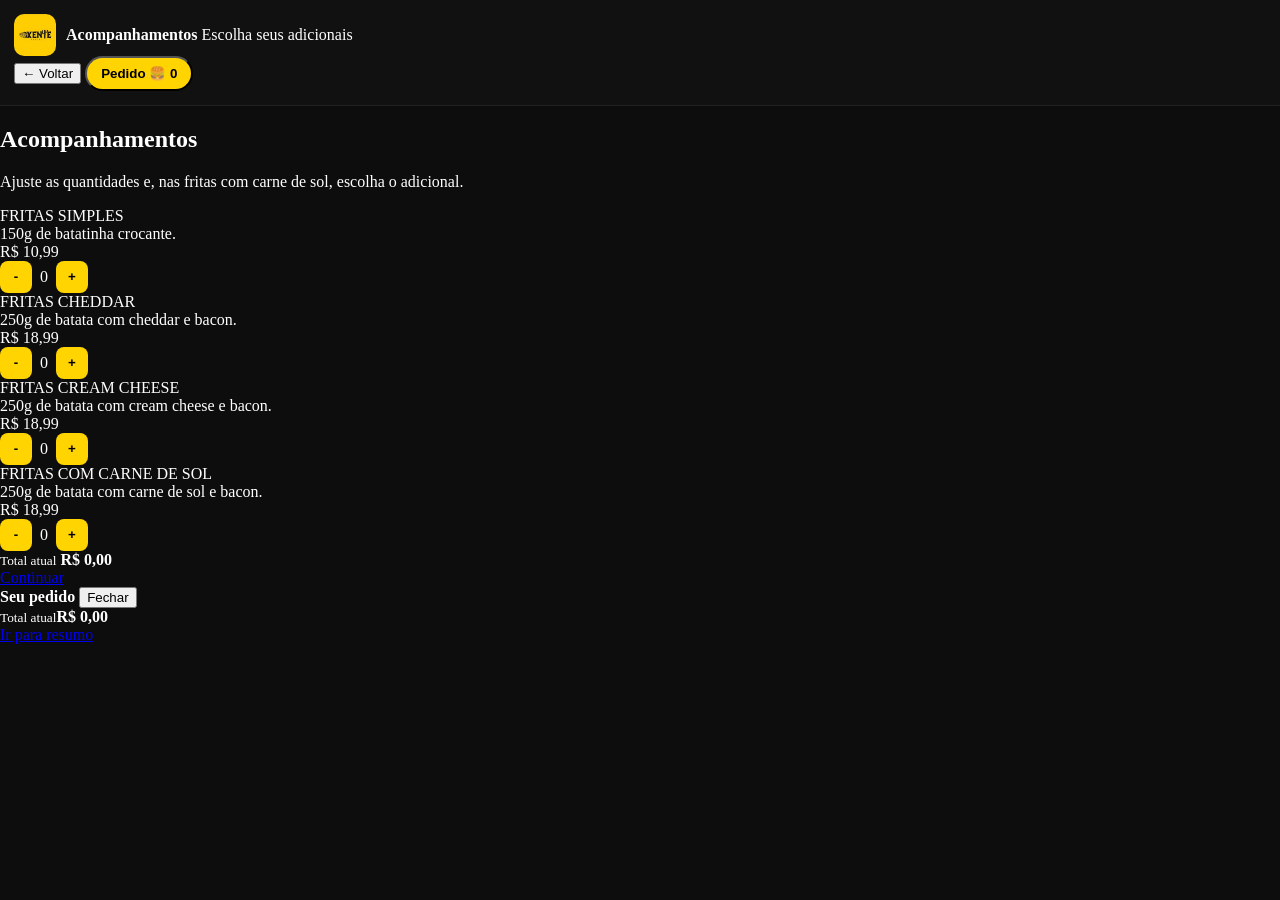
==== commit 30070ab7: "Atualizar o acompanhamentos.html" ====
--- a/acompanhamentos.html
+++ b/acompanhamentos.html
@@ -1,80 +1,137 @@
 <!DOCTYPE html>
 <html lang="pt-br">
 <head>
-<meta charset="UTF-8">
-<meta name="viewport" content="width=device-width,initial-scale=1.0">
+  <meta charset="UTF-8">
+  <meta name="viewport" content="width=device-width,initial-scale=1">
+  <title>Acompanhamentos</title>
+  <link rel="icon" href="logo.oxente.jpg">
+  <link rel="stylesheet" href="style.css">
+  <script src="app.js" defer></script>
+</head>
+<body data-page="acompanhamentos">
+  <header class="topbar">
+    <div class="topbar-inner">
+      <div class="brand">
+        <img src="logo.oxente.jpg" alt="Logo Oxente">
+        <div class="brand-text">
+          <strong>Acompanhamentos</strong>
+          <span>Escolha seus adicionais</span>
+        </div>
+      </div>
+      <div class="top-actions">
+        <button class="icon-btn" onclick="goPrev('acompanhamentos')">← Voltar</button>
+        <button class="cart-btn" onclick="toggleCart(true)">Pedido 🍔 <span class="cart-count">0</span></button>
+      </div>
+    </div>
+    <div class="progress-shell"><div class="progress-fill" data-progress-fill></div></div>
+  </header>
 
-<title>Acompanhamentos</title>
+  <main class="page">
+    <section class="content">
+      <h1 class="hero-title">Acompanhamentos</h1>
+      <p class="hero-subtitle">Ajuste as quantidades e, nas fritas com carne de sol, escolha o adicional.</p>
 
-<link rel="icon" href="logo.oxente.jpg">
-<link rel="stylesheet" href="style.css">
-<script src="app.js" defer></script>
+      <div class="list">
+        <div class="item-card" data-key="comp-fritas-simples">
+          <div class="item-row">
+            <div class="item-info">
+              <div class="item-title">FRITAS SIMPLES</div>
+              <div class="item-desc">150g de batatinha crocante.</div>
+            </div>
+            <div class="item-price">R$ 10,99</div>
+          </div>
+          <div class="item-bottom">
+            <div class="qty" data-key="comp-fritas-simples">
+              <button class="qty-btn" onclick="decQty('comp-fritas-simples')">-</button>
+              <span class="qty-value" data-qty-value>0</span>
+              <button class="qty-btn" onclick="addQty('comp-fritas-simples','Fritas Simples',10.99)">+</button>
+            </div>
+          </div>
+        </div>
 
-</head>
+        <div class="item-card" data-key="comp-fritas-cheddar">
+          <div class="item-row">
+            <div class="item-info">
+              <div class="item-title">FRITAS CHEDDAR</div>
+              <div class="item-desc">250g de batata com cheddar e bacon.</div>
+            </div>
+            <div class="item-price">R$ 18,99</div>
+          </div>
+          <div class="item-bottom">
+            <div class="qty" data-key="comp-fritas-cheddar">
+              <button class="qty-btn" onclick="decQty('comp-fritas-cheddar')">-</button>
+              <span class="qty-value" data-qty-value>0</span>
+              <button class="qty-btn" onclick="addQty('comp-fritas-cheddar','Fritas Cheddar',18.99)">+</button>
+            </div>
+          </div>
+        </div>
 
-<body onload="progress(50)">
+        <div class="item-card" data-key="comp-fritas-cream-cheese">
+          <div class="item-row">
+            <div class="item-info">
+              <div class="item-title">FRITAS CREAM CHEESE</div>
+              <div class="item-desc">250g de batata com cream cheese e bacon.</div>
+            </div>
+            <div class="item-price">R$ 18,99</div>
+          </div>
+          <div class="item-bottom">
+            <div class="qty" data-key="comp-fritas-cream-cheese">
+              <button class="qty-btn" onclick="decQty('comp-fritas-cream-cheese')">-</button>
+              <span class="qty-value" data-qty-value>0</span>
+              <button class="qty-btn" onclick="addQty('comp-fritas-cream-cheese','Fritas Cream Cheese',18.99)">+</button>
+            </div>
+          </div>
+        </div>
 
-<div class="topbar">
-<div class="topbar-inner">
+        <div class="item-card" data-key="comp-fritas-carne-sol">
+          <div class="item-row">
+            <div class="item-info">
+              <div class="item-title">FRITAS COM CARNE DE SOL</div>
+              <div class="item-desc">250g de batata com carne de sol e bacon.</div>
+            </div>
+            <div class="item-price">R$ 18,99</div>
+          </div>
+          <div class="item-bottom">
+            <div class="qty" data-key="comp-fritas-carne-sol">
+              <button class="qty-btn" onclick="decQty('comp-fritas-carne-sol')">-</button>
+              <span class="qty-value" data-qty-value>0</span>
+              <button class="qty-btn" onclick="addQty('comp-fritas-carne-sol','Fritas com carne de sol',18.99)">+</button>
+            </div>
+          </div>
 
-<div class="brand">
-<img src="logo.oxente.jpg">
-<div class="brand-text">
-<strong>Acompanhamentos</strong>
-<span>Escolha extras</span>
-</div>
-</div>
+          <div class="dynamic-suboption" id="fritasExtraWrap" style="display:none;">
+            <div class="dynamic-suboption-title">Escolha o adicional:</div>
+            <div class="inline-choice">
+              <button type="button" data-fritas-extra="Cheddar" onclick="setFritasExtra('Cheddar')">Cheddar</button>
+              <button type="button" data-fritas-extra="Cream Cheese" onclick="setFritasExtra('Cream Cheese')">Cream Cheese</button>
+            </div>
+          </div>
+        </div>
+      </div>
+    </section>
 
-<div>Pedido <span class="cart-count">0</span></div>
+    <div class="footer-action">
+      <div class="footer-inner">
+        <div class="total-box">
+          <small>Total atual</small>
+          <strong class="cart-total">R$ 0,00</strong>
+        </div>
+        <a href="bebidas.html" class="primary-btn">Continuar</a>
+      </div>
+    </div>
+  </main>
 
-</div>
-
-<div class="progress-bar">
-<div class="progress-fill"></div>
-</div>
-
-</div>
-
-<div class="container">
-
-<div class="list-item">
-<div class="list-title">Fritas simples</div>
-<div class="price">R$ 10,99</div>
-
-<div class="qty">
-<button onclick="removeItem('Fritas simples')">-</button>
-<button onclick="addItem('Fritas simples',10.99)">+</button>
-</div>
-</div>
-
-<div class="list-item">
-
-<div class="list-title">Fritas com carne de sol</div>
-<div class="price">R$ 18,99</div>
-
-<div class="qty">
-<button onclick="removeItem('Fritas carne de sol')">-</button>
-<button onclick="addItem('Fritas carne de sol',18.99)">+</button>
-</div>
-
-<div class="notice">
-Escolha adicional: Cheddar ou Cream Cheese
-</div>
-
-</div>
-
-</div>
-
-<div class="footer">
-<div class="footer-inner">
-<div class="total">
-Total <span class="cart-total">R$ 0</span>
-</div>
-
-<a href="bebidas.html" class="btn">Continuar</a>
-
-</div>
-</div>
-
+  <div class="cart-overlay" id="cartOverlay" onclick="toggleCart(false)"></div>
+  <aside class="cart-drawer" id="cartDrawer">
+    <div class="cart-header">
+      <strong>Seu pedido</strong>
+      <button class="icon-btn" onclick="toggleCart(false)">Fechar</button>
+    </div>
+    <div class="cart-body" id="cartItems"></div>
+    <div class="cart-footer">
+      <div class="total-box"><small>Total atual</small><strong class="cart-total">R$ 0,00</strong></div>
+      <a href="resumo.html" class="primary-btn">Ir para resumo</a>
+    </div>
+  </aside>
 </body>
-</html>
+</html>
--- a/style.css
+++ b/style.css
@@ -1,27 +1,17 @@
-@import url('https://fonts.googleapis.com/css2?family=Montserrat:wght@400;600;700;800;900&display=swap');
-
 body{
 margin:0;
 font-family:Montserrat;
-background:#0b0b0b;
+background:#0d0d0d;
 color:white;
 }
 
 .topbar{
-position:sticky;
-top:0;
-background:#0b0b0b;
-border-bottom:1px solid rgba(255,255,255,0.05);
-z-index:100;
-}
-
-.topbar-inner{
 display:flex;
+justify-content:space-between;
 align-items:center;
-justify-content:space-between;
-padding:12px 16px;
-max-width:520px;
-margin:auto;
+padding:14px;
+background:#111;
+border-bottom:1px solid #222;
 }
 
 .brand{
@@ -31,22 +21,21 @@
 }
 
 .brand img{
-width:44px;
-height:44px;
-border-radius:12px;
+width:42px;
+height:42px;
+border-radius:10px;
 }
 
-.brand-text strong{
-font-size:14px;
-display:block;
+.cart-btn{
+background:#ffd400;
+color:black;
+padding:8px 14px;
+border-radius:20px;
+font-weight:700;
+cursor:pointer;
 }
 
-.brand-text span{
-font-size:11px;
-color:#aaa;
-}
-
-.progress-bar{
+.progress{
 height:4px;
 background:#222;
 }
@@ -55,44 +44,25 @@
 height:4px;
 background:#ffd400;
 width:0%;
-transition:width .4s;
+transition:0.4s;
 }
 
 .container{
 max-width:520px;
 margin:auto;
-padding:20px 16px;
-}
-
-.title{
-font-size:24px;
-font-weight:800;
-margin-bottom:6px;
-}
-
-.subtitle{
-color:#aaa;
-font-size:13px;
-margin-bottom:20px;
-}
-
-.notice{
-font-size:11px;
-color:#888;
-margin-bottom:20px;
+padding:16px;
 }
 
 .card{
-background:#141414;
+background:#161616;
 border-radius:18px;
 overflow:hidden;
-margin-bottom:16px;
-border:1px solid rgba(255,255,255,0.04);
+margin-bottom:18px;
 }
 
 .card img{
 width:100%;
-height:170px;
+height:180px;
 object-fit:cover;
 }
 
@@ -100,97 +70,63 @@
 padding:16px;
 }
 
-.card-title{
-font-size:20px;
-font-weight:800;
-}
-
-.card-desc{
-font-size:13px;
-color:#aaa;
-margin-top:6px;
-}
-
 .btn{
 display:block;
 background:#ffd400;
 color:black;
 text-align:center;
-font-weight:800;
-padding:14px;
-border-radius:14px;
-margin-top:14px;
+padding:12px;
+border-radius:12px;
+margin-top:10px;
+font-weight:700;
 }
 
-.list-item{
-background:#141414;
+.item{
+display:flex;
+justify-content:space-between;
+align-items:center;
+background:#161616;
 padding:16px;
-border-radius:18px;
+border-radius:14px;
 margin-bottom:12px;
 }
 
-.list-title{
-font-weight:700;
+.item-info{
+display:flex;
+flex-direction:column;
 }
 
 .price{
 color:#ffd400;
-font-weight:800;
+font-weight:700;
 }
 
 .qty{
 display:flex;
-gap:10px;
 align-items:center;
-margin-top:10px;
+gap:8px;
 }
 
 .qty button{
-width:36px;
-height:36px;
-border-radius:10px;
+width:32px;
+height:32px;
 border:none;
+border-radius:8px;
 background:#ffd400;
 font-weight:900;
+cursor:pointer;
 }
 
-.footer{
+.cart-modal{
 position:fixed;
 bottom:0;
-width:100%;
-background:#0b0b0b;
-padding:10px;
+left:0;
+right:0;
+background:#111;
+border-top-left-radius:20px;
+border-top-right-radius:20px;
+padding:20px;
+display:none;
+max-height:70vh;
+overflow:auto;
 }
-
-.footer-inner{
-max-width:520px;
-margin:auto;
-display:flex;
-gap:10px;
-}
-
-.total{
-flex:1;
-background:#141414;
-border-radius:12px;
-padding:10px;
-}
-
-.modal{
-position:fixed;
-top:0;
-left:0;
-width:100%;
-height:100%;
-background:rgba(0,0,0,.6);
-display:none;
-align-items:center;
-justify-content:center;
-}
-
-.modal-box{
-background:#141414;
-padding:20px;
-border-radius:16px;
-max-width:340px;
-}
